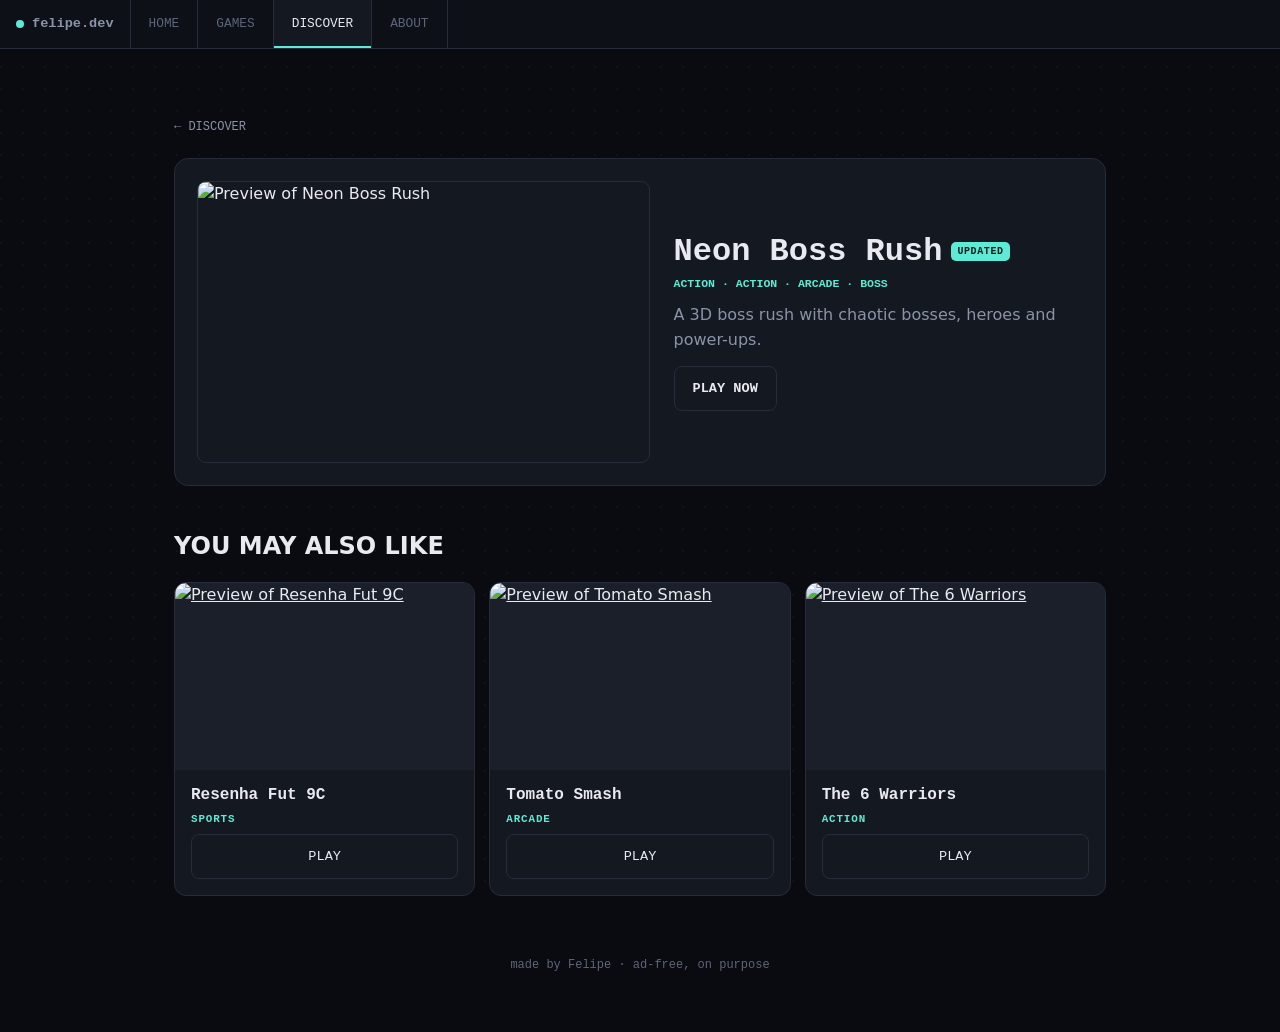
==== games/neon-boss-rush/index.html @ 365203d9 "Create Neon Boss Rush SEO page" ====
<!doctype html><html lang="en"><head><meta charset="UTF-8"><meta name="viewport" content="width=device-width,initial-scale=1"><title>Neon Boss Rush — Free Browser Game | Felipe.dev</title><meta name="description" content="Play Neon Boss Rush, a chaotic 3D action boss-rush game from FelipeCo Studios."><meta name="keywords" content="Neon Boss Rush, boss rush, action game, arcade game, free browser game"><meta property="og:title" content="Neon Boss Rush — Felipe.dev"><meta property="og:description" content="A 3D boss rush with chaotic bosses, heroes and power-ups."><meta property="og:image" content="assets/game-previews/neon-boss-rush.svg"><meta property="og:type" content="website"><link rel="icon" href="../../favicon.svg"><link rel="stylesheet" href="../../styles.css"><!-- INSERT ANALYTICS CODE HERE --></head><body data-game-id="neon-boss-rush"><div class="noise"></div><nav class="tabbar"><div class="brand"><span class="dot"></span> felipe.dev</div><div class="tabs"><a class="tab" href="../../index.html">HOME</a><a class="tab" href="../../free-browser-games.html">GAMES</a><a class="tab active" href="../../discover.html">DISCOVER</a><a class="tab" href="../../index.html#sobre-mi">ABOUT</a></div></nav><main class="wrap"><a id="backDiscover" class="mini-link" href="../../discover.html">← DISCOVER</a><div class="featured-game" style="margin-top:20px"><div class="featured-content"><div class="featured-body"><img id="gameImage" class="featured-image" src="../../assets/game-previews/neon-boss-rush.svg"><div class="featured-text"><div class="featured-header"><h1 id="gameName" class="featured-name">Neon Boss Rush</h1><span id="updatedBadge" class="badge-updated">UPDATED</span></div><p id="gameGenre" class="featured-genre"></p><p id="gameDescription" class="featured-description"></p><a id="playGame" class="btn btn-large" href="https://github.com/FelipeCoStudios/NeonBossRush">PLAY NOW</a></div></div></div></div><section class="discover-block"><h2 id="relatedTitle">YOU MAY ALSO LIKE</h2><div id="relatedGames" class="game-grid" style="margin-top:16px"></div></section></main><footer>made by Felipe · ad-free, on purpose</footer><script src="../../games-config.js"></script><script src="../../game-page.js"></script></body></html>
---- styles.css ----
:root {
  --bg:#090b10;--bg-soft:#0e1118;--surface:#141821;--surface-2:#1a1f2a;--fg:#e8eaef;--muted:#8b93a7;--faint:#5c6578;--accent:#5eead4;--accent-fg:#08201c;--border:#262c3a;--kw:#5eead4;--str:#ff9b6a;--fn:#e8d48b;--radius:12px;--sans:"Outfit",system-ui,sans-serif;--mono:"IBM Plex Mono",ui-monospace,monospace;
}
*{box-sizing:border-box;margin:0;padding:0}html{scroll-behavior:smooth}body{background:var(--bg);color:var(--fg);font-family:var(--sans);line-height:1.55;-webkit-font-smoothing:antialiased}::selection{background:var(--accent);color:var(--accent-fg)}:focus-visible{outline:2px solid var(--accent);outline-offset:3px}a{color:inherit}button,[role=button]{cursor:pointer;font:inherit}.noise{position:fixed;inset:0;pointer-events:none;z-index:0;opacity:.035;background-image:radial-gradient(circle at 1px 1px,#fff 1px,transparent 0);background-size:22px 22px}.tabbar{position:sticky;top:0;z-index:50;display:flex;align-items:stretch;background:color-mix(in srgb,var(--bg-soft) 95%,transparent);backdrop-filter:blur(12px);border-bottom:1px solid var(--border)}.brand{display:flex;align-items:center;gap:8px;padding:0 16px;font-family:var(--mono);font-weight:600;font-size:.85rem;color:var(--muted);border-right:1px solid var(--border);white-space:nowrap}.brand .dot{width:8px;height:8px;border-radius:50%;background:var(--accent)}.tabs{display:flex;min-width:0;flex:1;overflow-x:auto;scrollbar-width:none}.tabs::-webkit-scrollbar{display:none}.tab{font-family:var(--mono);font-size:.8rem;color:var(--faint);background:transparent;border:none;border-right:1px solid var(--border);padding:14px 18px;white-space:nowrap;display:flex;align-items:center;gap:8px;text-decoration:none;transition:color .15s ease,background .15s ease}.tab:hover{color:var(--fg);background:var(--surface)}.tab.active{color:var(--fg);background:var(--surface);box-shadow:inset 0 -2px 0 var(--accent)}.ext-html{color:var(--str)}.ext-js{color:var(--fn)}.ext-md,.ext-css{color:var(--kw)}.langs{display:flex;align-items:center;gap:2px;padding:0 8px;border-left:1px solid var(--border)}.langs button{height:32px;min-width:32px;border:none;border-radius:6px;background:transparent;color:var(--faint);font-family:var(--mono);font-size:.75rem}.langs button.active{background:var(--surface-2);color:var(--fg)}.wrap{position:relative;z-index:1;max-width:980px;margin:0 auto;padding:64px 24px 40px}section.wrap{padding:70px 24px;scroll-margin-top:72px}.editor{background:var(--surface);border:1px solid var(--border);border-radius:var(--radius);overflow:hidden;box-shadow:0 30px 80px -30px rgba(0,0,0,.65)}.titlebar{display:flex;align-items:center;gap:8px;padding:10px 14px;background:var(--surface-2);border-bottom:1px solid var(--border)}.tl{width:10px;height:10px;border-radius:50%}.tl:nth-child(1){background:#ff5f56}.tl:nth-child(2){background:#ffbd2e}.tl:nth-child(3){background:#27c93f}.filename{margin-left:10px;font-family:var(--mono);font-size:.75rem;color:var(--faint)}.editor-body{display:grid;grid-template-columns:44px 1fr;font-family:var(--mono);font-size:.95rem;padding:26px 0}.line-numbers{color:var(--faint);text-align:right;padding-right:14px;user-select:none;font-size:.85rem;line-height:1.9}.code{padding-right:20px;line-height:1.9}.cm{color:var(--faint)}.kw{color:var(--kw)}.str{color:var(--str)}.fn{color:var(--fn)}.prop{color:var(--muted)}h1.name{margin-top:26px;font-size:clamp(2rem,4vw,3rem);font-weight:600;letter-spacing:-.03em;line-height:1.1}.typed{border-right:2px solid var(--accent)}.typed.done{border-right-color:transparent}.tagline{margin-top:20px;font-size:1.05rem;color:var(--muted);max-width:62ch;text-wrap:pretty}.tagline strong{color:var(--fg);font-weight:600}.ctas{margin-top:26px;display:flex;gap:12px;flex-wrap:wrap}.btn{font-family:var(--mono);font-size:.85rem;padding:11px 18px;border-radius:8px;border:1px solid var(--border);background:var(--surface);color:var(--fg);text-decoration:none;display:inline-flex;align-items:center;gap:8px;transition:transform .15s ease,border-color .15s ease,background .15s ease}.btn:hover{transform:translateY(-1px);border-color:var(--accent)}.btn.primary{background:var(--accent);color:var(--accent-fg);border-color:var(--accent);font-weight:600}.section-head{display:flex;align-items:baseline;gap:10px;margin-bottom:28px;font-family:var(--mono)}.section-head .path{color:var(--faint);font-size:.85rem}.section-head h2{font-size:1.55rem;font-weight:600}.section-head .ext{color:var(--accent)}.filters{display:flex;flex-wrap:wrap;gap:8px;margin-bottom:22px}.chip{height:36px;padding:0 14px;border-radius:999px;border:1px solid var(--border);background:transparent;color:var(--muted);font-family:var(--mono);font-size:.75rem}.chip.active{border-color:var(--accent);background:var(--surface);color:var(--fg)}.sites-grid{display:grid;grid-template-columns:repeat(auto-fit,minmax(280px,1fr));gap:12px}.site-link{display:flex;gap:14px;background:var(--surface);border:1px solid var(--border);border-radius:12px;padding:16px;text-decoration:none;transition:border-color .15s ease,transform .15s ease}.site-link:hover{border-color:var(--accent);transform:translateY(-2px)}.sl-index{font-family:var(--mono);font-size:.7rem;color:var(--accent);border:1px solid var(--border);border-radius:6px;width:28px;height:28px;flex-shrink:0;display:flex;align-items:center;justify-content:center}.sl-name{font-family:var(--mono);font-weight:600;font-size:.9rem}.sl-blurb{margin-top:6px;color:var(--muted);font-size:.85rem}.sl-meta{margin-top:10px;display:flex;flex-wrap:wrap;gap:6px;align-items:center}.tag{font-family:var(--mono);font-size:.65rem;color:var(--faint);border:1px solid var(--border);border-radius:6px;padding:2px 6px}.sl-host{margin-left:auto;font-family:var(--mono);font-size:.7rem;color:var(--faint)}.sl-arrow{color:var(--accent);font-family:var(--mono);margin-left:4px}.about-grid{display:grid;grid-template-columns:1.1fr .9fr;gap:40px}.about-grid p{color:var(--muted);margin-bottom:16px;text-wrap:pretty}.console-quote{background:var(--surface);border:1px solid var(--border);border-left:3px solid var(--fn);border-radius:12px;padding:20px;font-family:var(--mono);font-size:.85rem;color:var(--muted)}.console-quote .lead{color:var(--accent)}.console-quote .q{margin-top:14px;color:var(--fg)}.imports{display:flex;flex-direction:column;gap:10px;font-family:var(--mono);font-size:.9rem}.imp{background:var(--surface);border:1px solid var(--border);border-radius:8px;padding:14px 18px;display:flex;align-items:center;gap:10px;flex-wrap:wrap;transition:border-color .15s ease,transform .15s ease}.imp:hover{border-color:var(--accent);transform:translateX(4px)}.imp .from{color:var(--faint)}.lvl{margin-left:auto;display:flex;gap:4px}.lvl span{width:14px;height:6px;border-radius:2px;background:var(--border)}.lvl span.on{background:var(--fn)}.roadmap{display:flex;flex-direction:column;border-left:2px solid var(--border);margin-left:6px}.rm-step{position:relative;padding:6px 0 34px 30px}.rm-step:last-child{padding-bottom:0}.rm-step::before{content:"";position:absolute;left:-7px;top:8px;width:12px;height:12px;border-radius:50%;background:var(--bg);border:2px solid var(--accent)}.rm-step.active::before{background:var(--accent)}.rm-step .stage{font-family:var(--mono);font-size:.7rem;color:var(--accent);letter-spacing:.08em;text-transform:uppercase}.rm-step h3{margin:6px 0 8px;font-size:1.15rem;font-weight:600}.rm-step p{color:var(--muted);max-width:56ch}.pix{max-width:420px;margin:0 auto;background:var(--surface);border:1px solid var(--border);border-radius:12px;padding:24px;text-align:center}.pix h3{font-family:var(--mono);font-size:1rem}.pix .hint{margin-top:8px;color:var(--muted);font-size:.9rem}.pix-amounts{display:grid;grid-template-columns:repeat(4,1fr);gap:8px;margin:20px 0}.pix-amount{height:44px;border:1px solid var(--border);border-radius:8px;background:var(--surface-2);color:var(--fg);font-family:var(--mono);font-weight:600}.pix-amount.active{background:var(--accent);color:var(--accent-fg);border-color:var(--accent)}#pixImage{width:220px;max-width:100%;border-radius:10px;border:1px solid var(--border)}footer{text-align:center;padding:20px 24px 56px;font-family:var(--mono);font-size:.75rem;color:var(--faint)}

/* DISCOVER */
.discover-subtitle{color:var(--muted);margin-top:-16px;margin-bottom:28px}.discover-toolbar{display:flex;gap:12px;align-items:center;flex-wrap:wrap;margin:26px 0}.game-search-wrap{display:flex;align-items:center;gap:8px;flex:1;min-width:240px;height:42px;padding:0 13px;background:var(--surface);border:1px solid var(--border);border-radius:8px;color:var(--faint)}.game-search-wrap input{width:100%;border:0;outline:0;background:transparent;color:var(--fg);font:14px var(--mono)}.game-search-wrap input::placeholder{color:var(--faint)}.discover-filters{display:flex;gap:7px;flex-wrap:wrap}.discover-block{margin-top:42px}.discover-block-head{display:flex;align-items:center;justify-content:space-between;gap:16px;margin-bottom:16px}.discover-block-head h3{font:600 1rem var(--mono);letter-spacing:.04em}.mini-link{font:12px var(--mono);color:var(--muted);text-decoration:none}.mini-link:hover{color:var(--accent)}.game-grid{display:grid;grid-template-columns:repeat(auto-fit,minmax(245px,1fr));gap:14px}.game-card{display:flex;flex-direction:column;overflow:hidden;background:var(--surface);border:1px solid var(--border);border-radius:12px;transition:transform .16s ease,border-color .16s ease,box-shadow .16s ease}.game-card:hover{transform:translateY(-3px);border-color:var(--accent);box-shadow:0 14px 34px rgba(0,0,0,.22)}.game-image-link{display:block}.game-image-container{position:relative;aspect-ratio:16/10;overflow:hidden;background:var(--surface-2)}.game-image{display:block;width:100%;height:100%;object-fit:cover}.game-updated-badge,.game-mini-updated,.badge-updated{font:600 10px var(--mono);letter-spacing:.06em}.game-updated-badge{position:absolute;top:10px;right:10px;padding:5px 7px;background:var(--accent);color:var(--accent-fg);border-radius:5px}.game-mini-updated{padding:3px 5px;border:1px solid var(--accent);color:var(--accent);border-radius:5px}.game-info{display:flex;flex-direction:column;gap:9px;padding:16px;flex:1}.game-card-title{display:flex;align-items:center;gap:8px;justify-content:space-between}.game-name{font:600 1rem var(--mono)}.game-genre{font:600 .68rem var(--mono);color:var(--accent);text-transform:uppercase;letter-spacing:.08em}.game-description{color:var(--muted);font-size:.85rem;min-height:2.7em}.game-meta{display:flex;justify-content:space-between;align-items:center}.difficulty-badge{font:12px var(--mono);letter-spacing:1px;color:var(--fn)}.game-tags{display:flex;gap:5px;flex-wrap:wrap}.game-play-btn{margin-top:auto;justify-content:center}.featured-game{background:var(--surface);border:1px solid var(--border);border-radius:14px;overflow:hidden}.featured-content{padding:22px}.featured-title{font:600 .8rem var(--mono);color:var(--accent);letter-spacing:.08em;margin-bottom:16px}.featured-body{display:grid;grid-template-columns:1.05fr .95fr;gap:24px;align-items:center}.featured-image{width:100%;aspect-ratio:16/10;object-fit:cover;border-radius:9px;border:1px solid var(--border)}.featured-header{display:flex;align-items:center;gap:9px;flex-wrap:wrap}.featured-name{font:600 clamp(1.3rem,3vw,2rem) var(--mono)}.badge-updated{padding:4px 6px;background:var(--accent);color:var(--accent-fg);border-radius:5px}.featured-genre{color:var(--accent);font:600 .72rem var(--mono);margin-top:7px;text-transform:uppercase}.featured-description{color:var(--muted);margin:13px 0}.featured-tags{display:flex;gap:5px;flex-wrap:wrap;margin-bottom:17px}.btn-large{font-weight:600}.no-results{padding:34px;text-align:center;color:var(--muted);border:1px dashed var(--border);border-radius:10px;grid-column:1/-1}

@media(max-width:720px){.about-grid{grid-template-columns:1fr}.editor-body{grid-template-columns:32px 1fr;font-size:.8rem}.pix-amounts{grid-template-columns:repeat(2,1fr)}.featured-body{grid-template-columns:1fr}.featured-content{padding:16px}.discover-block{margin-top:32px}.game-grid{grid-template-columns:1fr 1fr}.tab{padding:12px 13px;font-size:.72rem}.brand{padding:0 10px}.langs{padding:0 5px}}
@media(max-width:470px){.game-grid{grid-template-columns:1fr}.game-search-wrap{min-width:100%}.discover-filters{width:100%}.discover-filters .chip{flex:1}.featured-name{font-size:1.25rem}}
@media(prefers-reduced-motion:reduce){html{scroll-behavior:auto}*{transition:none!important;animation:none!important}.typed{border-right:none}}
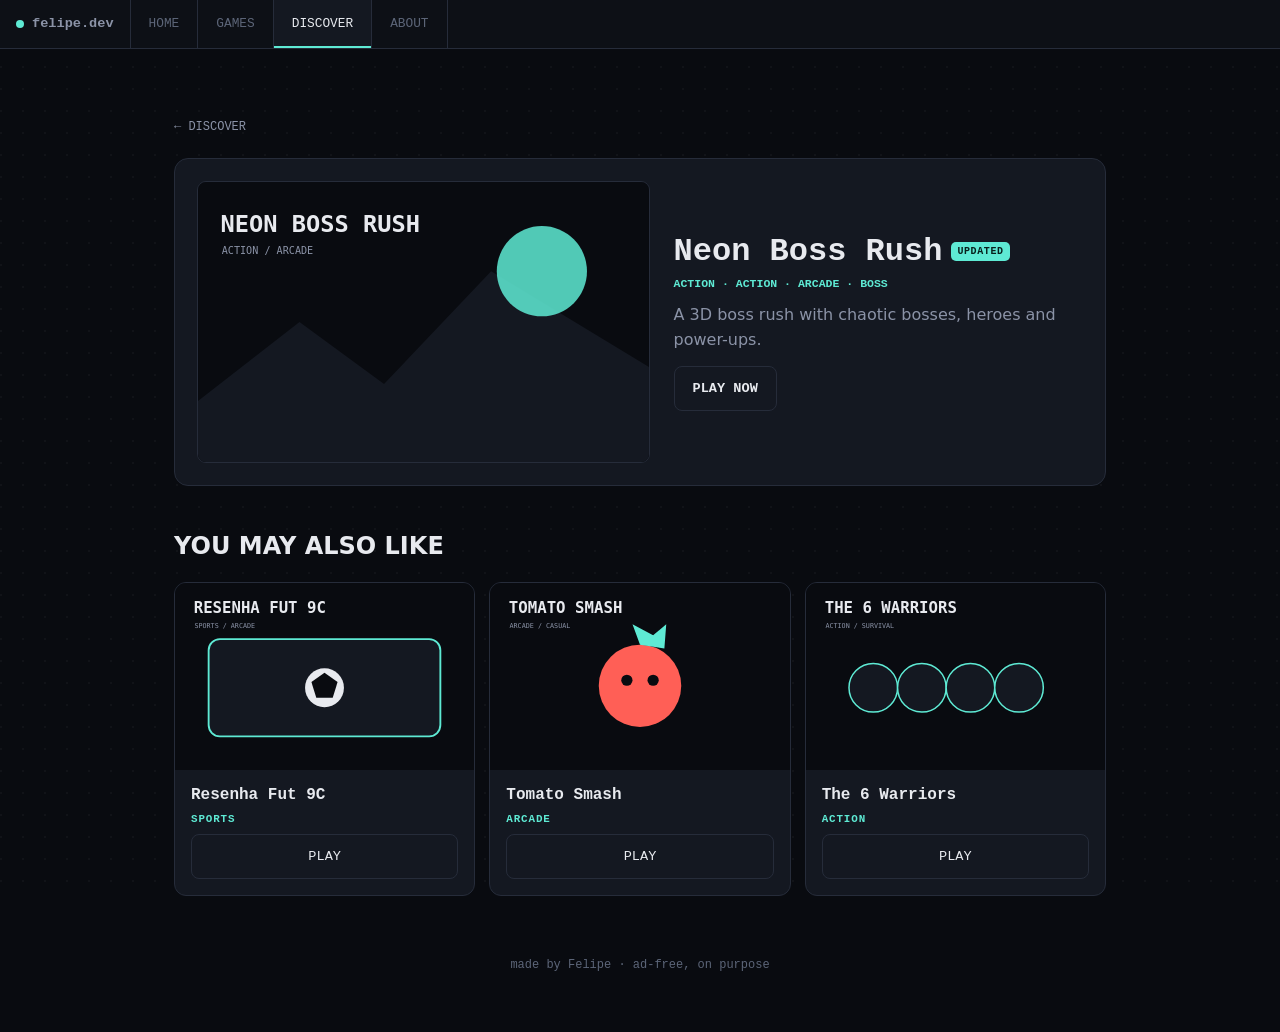
==== commit 4591b737: "Fix Neon Boss Rush Open Graph image path" ====
--- a/games/neon-boss-rush/index.html
+++ b/games/neon-boss-rush/index.html
@@ -1 +1 @@
-<!doctype html><html lang="en"><head><meta charset="UTF-8"><meta name="viewport" content="width=device-width,initial-scale=1"><title>Neon Boss Rush — Free Browser Game | Felipe.dev</title><meta name="description" content="Play Neon Boss Rush, a chaotic 3D action boss-rush game from FelipeCo Studios."><meta name="keywords" content="Neon Boss Rush, boss rush, action game, arcade game, free browser game"><meta property="og:title" content="Neon Boss Rush — Felipe.dev"><meta property="og:description" content="A 3D boss rush with chaotic bosses, heroes and power-ups."><meta property="og:image" content="assets/game-previews/neon-boss-rush.svg"><meta property="og:type" content="website"><link rel="icon" href="../../favicon.svg"><link rel="stylesheet" href="../../styles.css"><!-- INSERT ANALYTICS CODE HERE --></head><body data-game-id="neon-boss-rush"><div class="noise"></div><nav class="tabbar"><div class="brand"><span class="dot"></span> felipe.dev</div><div class="tabs"><a class="tab" href="../../index.html">HOME</a><a class="tab" href="../../free-browser-games.html">GAMES</a><a class="tab active" href="../../discover.html">DISCOVER</a><a class="tab" href="../../index.html#sobre-mi">ABOUT</a></div></nav><main class="wrap"><a id="backDiscover" class="mini-link" href="../../discover.html">← DISCOVER</a><div class="featured-game" style="margin-top:20px"><div class="featured-content"><div class="featured-body"><img id="gameImage" class="featured-image" src="../../assets/game-previews/neon-boss-rush.svg"><div class="featured-text"><div class="featured-header"><h1 id="gameName" class="featured-name">Neon Boss Rush</h1><span id="updatedBadge" class="badge-updated">UPDATED</span></div><p id="gameGenre" class="featured-genre"></p><p id="gameDescription" class="featured-description"></p><a id="playGame" class="btn btn-large" href="https://github.com/FelipeCoStudios/NeonBossRush">PLAY NOW</a></div></div></div></div><section class="discover-block"><h2 id="relatedTitle">YOU MAY ALSO LIKE</h2><div id="relatedGames" class="game-grid" style="margin-top:16px"></div></section></main><footer>made by Felipe · ad-free, on purpose</footer><script src="../../games-config.js"></script><script src="../../game-page.js"></script></body></html>+<!doctype html><html lang="en"><head><meta charset="UTF-8"><meta name="viewport" content="width=device-width,initial-scale=1"><title>Neon Boss Rush — Free Browser Game | Felipe.dev</title><meta name="description" content="Play Neon Boss Rush, a chaotic 3D action boss-rush game from FelipeCo Studios."><meta name="keywords" content="Neon Boss Rush, boss rush, action game, arcade game, free browser game"><meta property="og:title" content="Neon Boss Rush — Felipe.dev"><meta property="og:description" content="A 3D boss rush with chaotic bosses, heroes and power-ups."><meta property="og:image" content="../../assets/game-previews/neon-boss-rush.svg"><meta property="og:type" content="website"><link rel="icon" href="../../favicon.svg"><link rel="stylesheet" href="../../styles.css"><!-- INSERT ANALYTICS CODE HERE --></head><body data-game-id="neon-boss-rush"><div class="noise"></div><nav class="tabbar"><div class="brand"><span class="dot"></span> felipe.dev</div><div class="tabs"><a class="tab" href="../../index.html">HOME</a><a class="tab" href="../../free-browser-games.html">GAMES</a><a class="tab active" href="../../discover.html">DISCOVER</a><a class="tab" href="../../index.html#sobre-mi">ABOUT</a></div></nav><main class="wrap"><a id="backDiscover" class="mini-link" href="../../discover.html">← DISCOVER</a><div class="featured-game" style="margin-top:20px"><div class="featured-content"><div class="featured-body"><img id="gameImage" class="featured-image" src="../../assets/game-previews/neon-boss-rush.svg"><div class="featured-text"><div class="featured-header"><h1 id="gameName" class="featured-name">Neon Boss Rush</h1><span id="updatedBadge" class="badge-updated">UPDATED</span></div><p id="gameGenre" class="featured-genre"></p><p id="gameDescription" class="featured-description"></p><a id="playGame" class="btn btn-large" href="https://github.com/FelipeCoStudios/NeonBossRush">PLAY NOW</a></div></div></div></div><section class="discover-block"><h2 id="relatedTitle">YOU MAY ALSO LIKE</h2><div id="relatedGames" class="game-grid" style="margin-top:16px"></div></section></main><footer>made by Felipe · ad-free, on purpose</footer><script src="../../games-config.js"></script><script src="../../game-page.js"></script></body></html>
